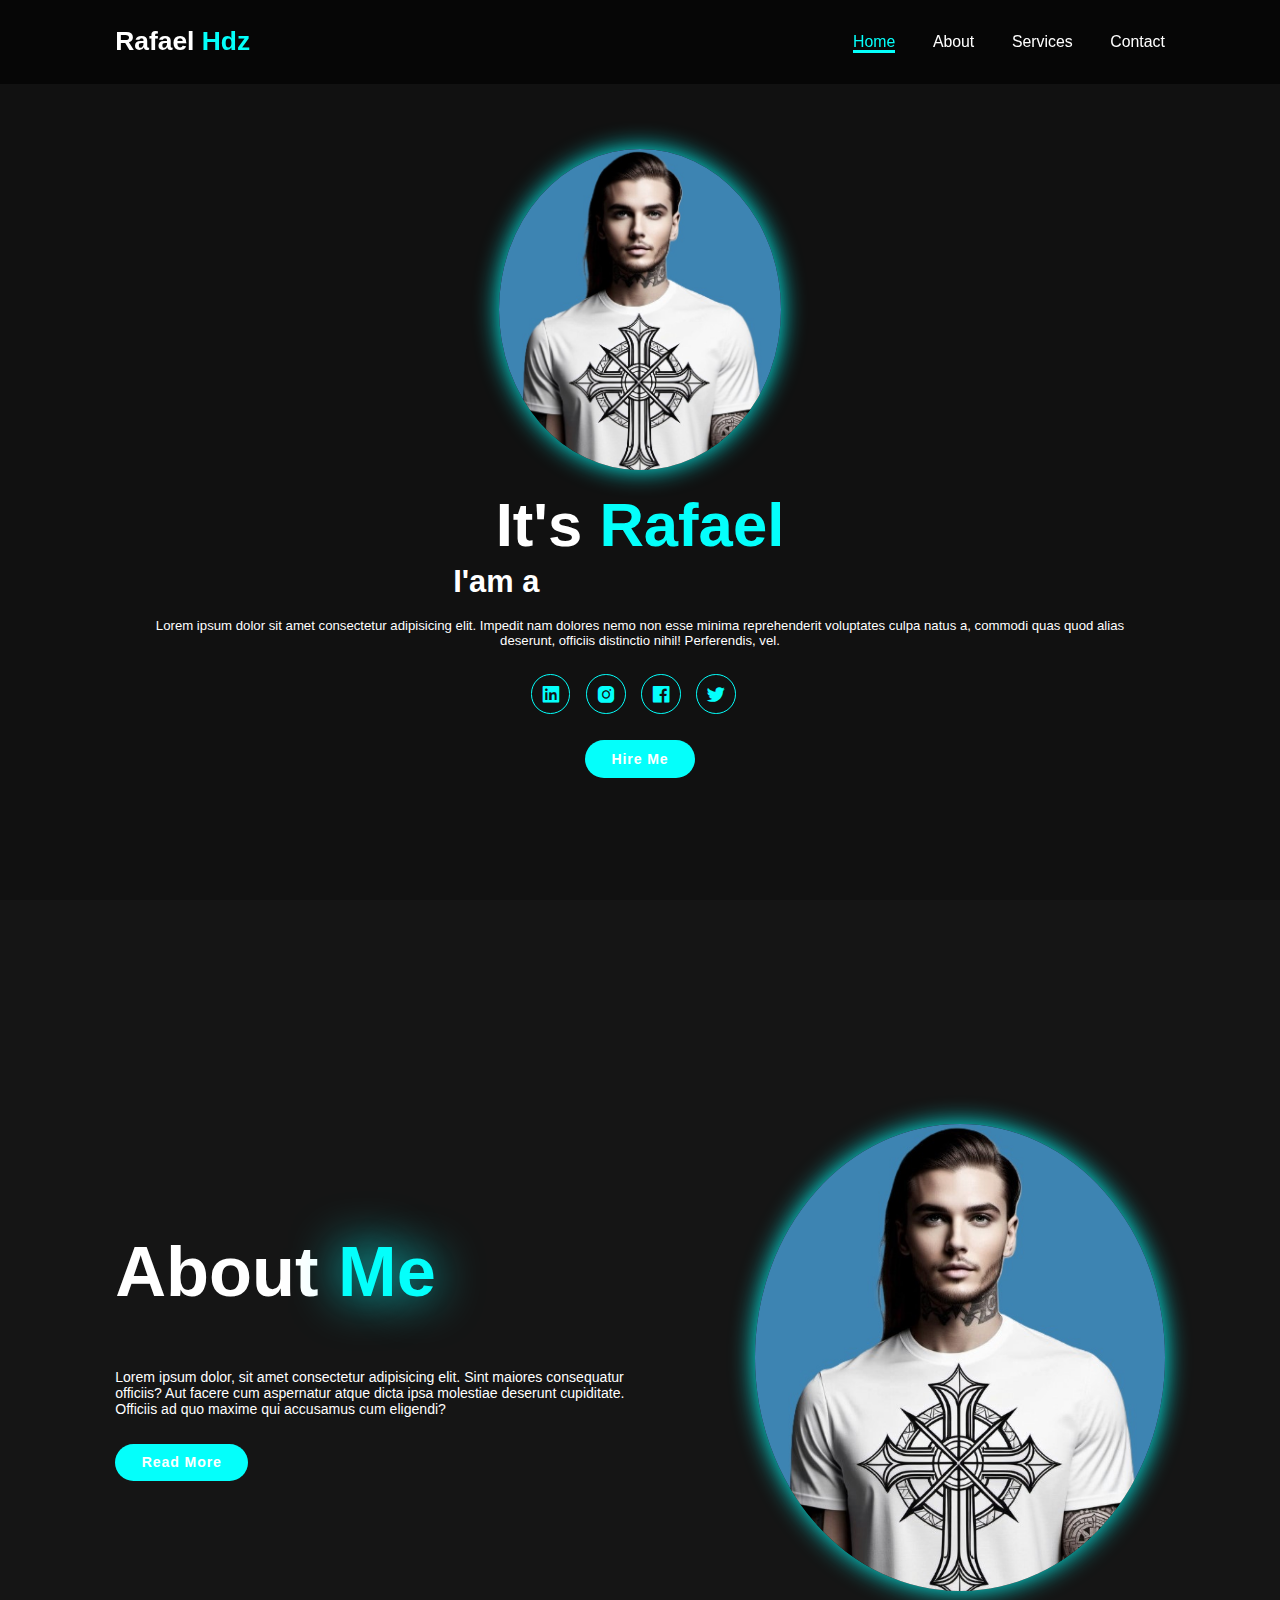
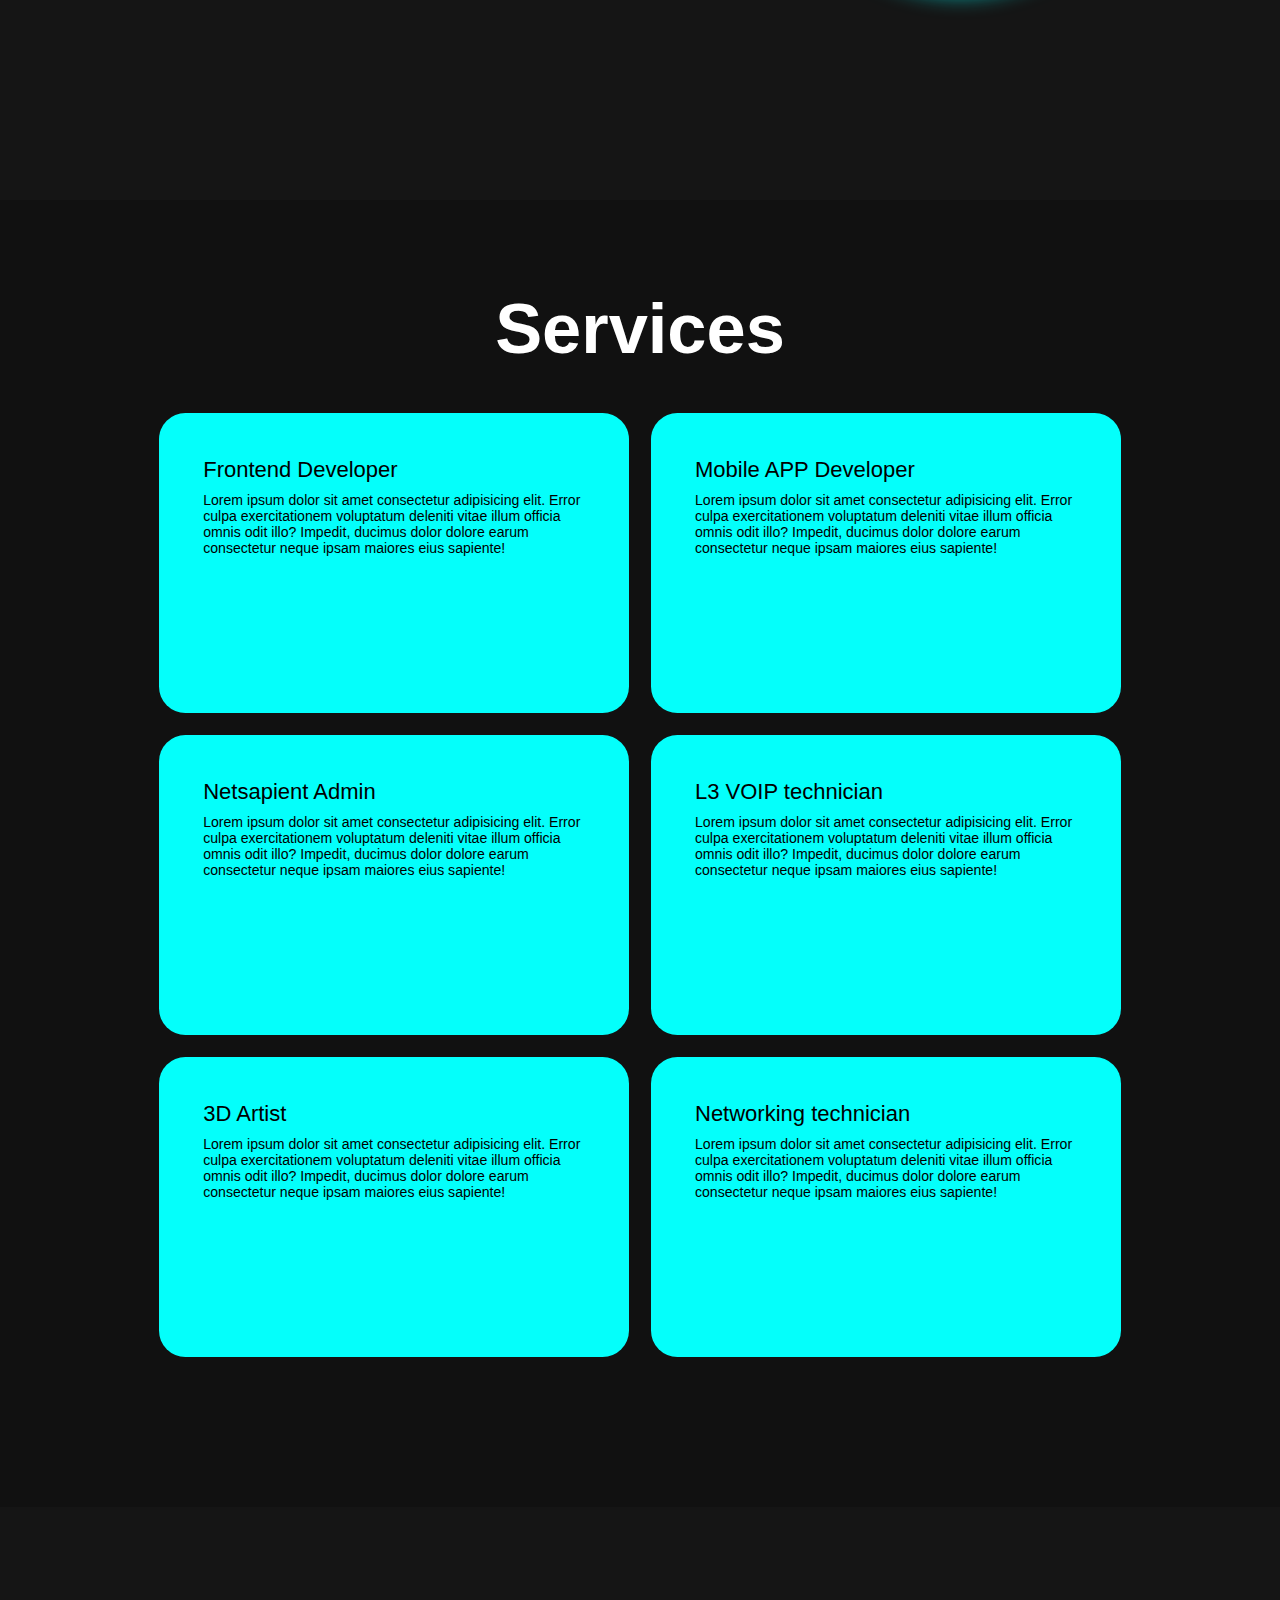
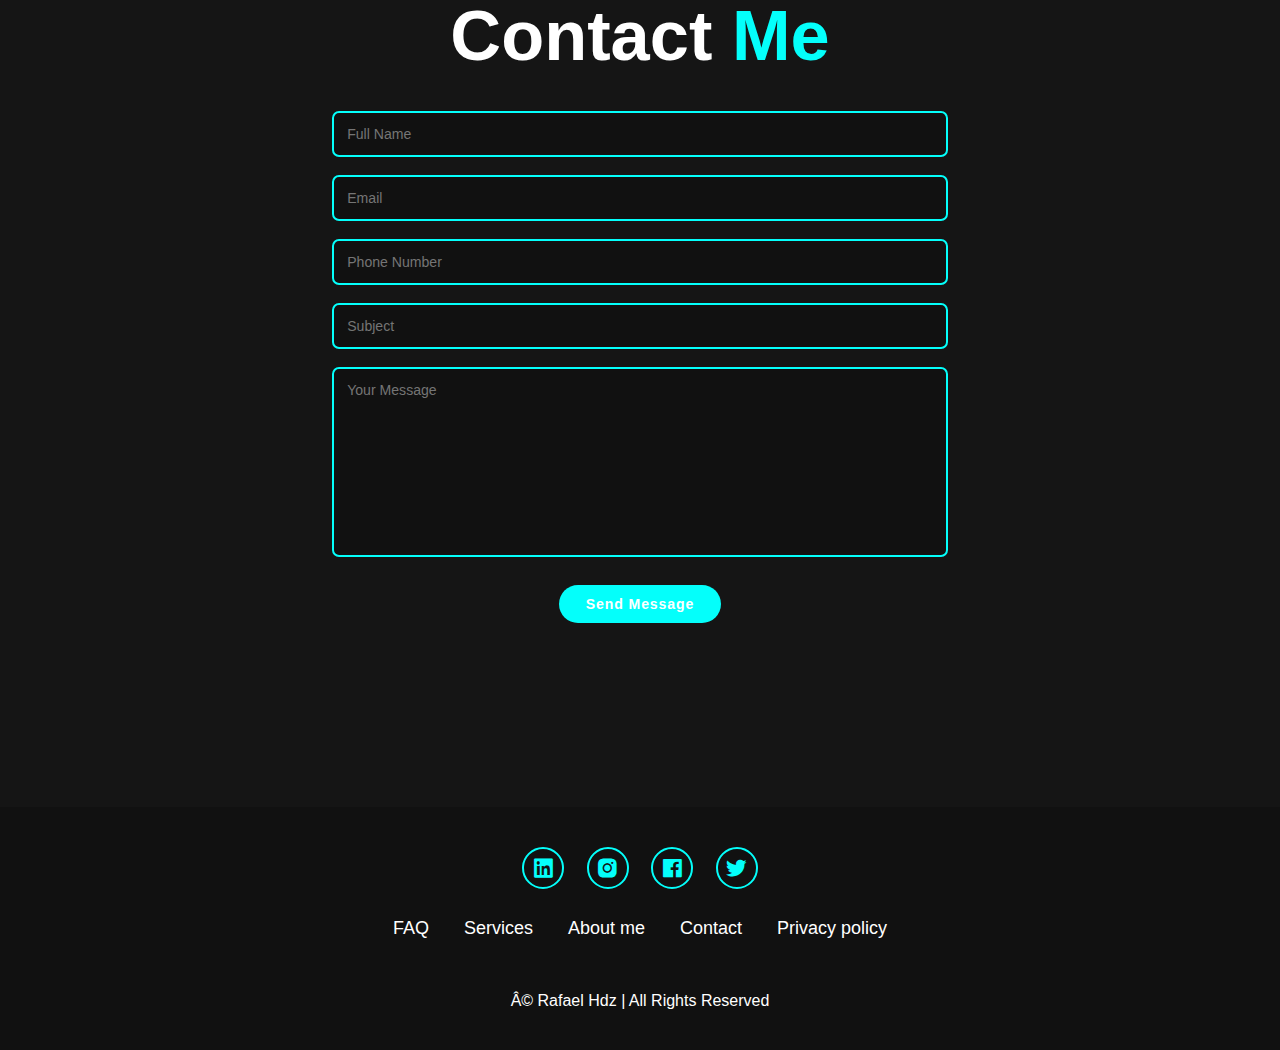
==== index.html @ 26d2dfc4 "Add files via upload" ====
<!DOCTYPE html>
<html lang="en">
  <head>
    <meta charset="UFT-8">
    <meta name="viewport" content="width=device-width, initial-scale=1.0">
    <title>
      Personal Portfolio
    </title>
    <link rel="stylesheet" href="style.css">
    <link href='https://unpkg.com/boxicons@2.1.4/css/boxicons.min.css' rel='stylesheet'>

  </head>
  <body>
    <header class="header">
      <a href="#home" class="logo">Rafael <span>Hdz</span></a>

      <i class='bx bx-menu' id="menu-icon"></i>

      <nav class="navbar">
        <a href="#home" class="active">Home</a>
        <a href="#about">About</a>
        <a href="#services">Services</a>
        <a href="#contact">Contact</a>
      </nav>
    </header>

    <section class="home" id="home">
      
      <div class="home-img">
        <img src="image.jpeg" alt="">
      </div>

      <div class="home-content">
        <h1>It's <span>Rafael</span></h1>
        <h3 class="text-animation">
          I'am a <span></span>
        </h3>

        <p>
          Lorem ipsum dolor sit amet consectetur adipisicing elit. Impedit nam dolores nemo non esse minima reprehenderit voluptates culpa natus a, commodi quas quod alias deserunt, officiis distinctio nihil! Perferendis, vel.
        </p>
        <div class="social-icons">
          <a href="#"><i class='bx bxl-linkedin-square' ></i></a>
          <a href="#"><i class='bx bxl-instagram-alt'></i></a>
          <a href="#"><i class='bx bxl-facebook-square'></i></a>
          <a href="#"><i class='bx bxl-twitter' ></i></a>
        </div>

        <a href="#" class="btn">Hire Me</a>
      </div>
    </section>



    <section class="about" id="about">
      <div class="about-content">
        <h2 class="heading">About <span>Me</span></h2>
        <h3 class="text-animation">
          <span></span>
        </h3>
        <p>Lorem ipsum dolor, sit amet consectetur adipisicing elit. Sint maiores consequatur officiis? Aut facere cum aspernatur atque dicta ipsa molestiae deserunt cupiditate. Officiis ad quo maxime qui accusamus cum eligendi?</p>
        <a href="#" class="btn">Read More</a>


      </div>
      <div class="about-img">
        <img src="image.jpeg" alt="">
      </div>
    </section>


    <section class="services" id="services">

      <h2 class="heading">Services</h2>

      <div class="services-container">
        
        <div class="service-box">
          <div class="service-info">
            
            <h4>Frontend Developer</h4>
            <p>Lorem ipsum dolor sit amet consectetur adipisicing elit. Error culpa exercitationem voluptatum deleniti vitae illum officia omnis odit illo? Impedit, ducimus dolor dolore earum consectetur neque ipsam maiores eius sapiente!</p>
            
          </div>
        </div>

        <div class="service-box">
          <div class="service-info">
            
            <h4>Mobile APP Developer</h4>
            <p>Lorem ipsum dolor sit amet consectetur adipisicing elit. Error culpa exercitationem voluptatum deleniti vitae illum officia omnis odit illo? Impedit, ducimus dolor dolore earum consectetur neque ipsam maiores eius sapiente!</p>
            
          </div>
        </div>

        <div class="service-box">
          <div class="service-info">
            
            <h4>Netsapient Admin</h4>
            <p>Lorem ipsum dolor sit amet consectetur adipisicing elit. Error culpa exercitationem voluptatum deleniti vitae illum officia omnis odit illo? Impedit, ducimus dolor dolore earum consectetur neque ipsam maiores eius sapiente!</p>
            
          </div>
        </div>

        <div class="service-box">
          <div class="service-info">
            
            <h4>L3 VOIP technician</h4>
            <p>Lorem ipsum dolor sit amet consectetur adipisicing elit. Error culpa exercitationem voluptatum deleniti vitae illum officia omnis odit illo? Impedit, ducimus dolor dolore earum consectetur neque ipsam maiores eius sapiente!</p>
            
          </div>
        </div>

        <div class="service-box">
          <div class="service-info">
            
            <h4>3D Artist</h4>
            <p>Lorem ipsum dolor sit amet consectetur adipisicing elit. Error culpa exercitationem voluptatum deleniti vitae illum officia omnis odit illo? Impedit, ducimus dolor dolore earum consectetur neque ipsam maiores eius sapiente!</p>
            
          </div>
        </div>

        <div class="service-box">
          <div class="service-info">
            
            <h4>Networking technician</h4>
            <p>Lorem ipsum dolor sit amet consectetur adipisicing elit. Error culpa exercitationem voluptatum deleniti vitae illum officia omnis odit illo? Impedit, ducimus dolor dolore earum consectetur neque ipsam maiores eius sapiente!</p>
            
          </div>
        </div>

      </div>

    </section>

    <section class="contact" id="contact">

      <h2 class="heading">Contact <span>Me</span> </h2>

      <form action="#">

        <div class="input-box">
          <input type="text" placeholder="Full Name">
          <input type="email" placeholder="Email">
        </div>

        <div class="input-box">
          <input type="number" placeholder="Phone Number">
          <input type="text" placeholder="Subject">
        </div>
        
        <textarea name="" id="" cols="30" rows="10" placeholder="Your Message"></textarea>
        <input type="submit" value="Send Message" class="btn">


      </form>

    </section>

    <footer class="footer">

      <div class="social">

        <a href="#"><i class='bx bxl-linkedin-square' ></i></a>
        <a href="#"><i class='bx bxl-instagram-alt'></i></a>
        <a href="#"><i class='bx bxl-facebook-square'></i></a>
        <a href="#"><i class='bx bxl-twitter' ></i></a>

      </div>

      <ul class="list">
        <li>
          <a href="#">FAQ</a>
        </li>

        <li>
          <a href="#">Services</a>
        </li>

        <li>
          <a href="#">About me</a>
        </li>

        <li>
          <a href="#">Contact</a>
        </li>

        <li>
          <a href="#">Privacy policy</a>
        </li>

      </ul>

      <p class="copyright"> © Rafael Hdz | All Rights Reserved</p>
    </footer>



    <script src="script.js"></script>


  </body>


</html>
---- style.css ----
* {
  margin: 0;
  padding: 0;
  box-sizing: border-box;
  text-decoration: none;
  border: none;
  outline: none;
  scroll-behavior: smooth;
  font-family: "Poppins", sans-serif;
}

:root {
  --bg-color: #111111;
  --second-bg-color: #151515;
  --text-color: white;
  --main-color: #04fffb;
  

}

html{
  font-size: 62.5%;
  overflow-x: hidden;

}
body{
  background: var(--bg-color);
  color: var(--text-color);
}
.header{
  position: fixed;
  top: 0;
  left: 0;
  width: 100%;
  padding: 3rem 9%;
  background: rgba(0, 0, 0, 0.6);
  backdrop-filter: blur(10px);
  display: flex;
  justify-content: space-between;
  align-items: center;
  z-index: 100;
}

.logo{
  font-size: 3rem;
  color: var(--text-color);
  font-weight: 800;
  cursor: pointer;
  transition: 0.3s ease-in-out;
}

.logo:hover{
  transform: scale(1.1);
}

.navbar a{
  font-size: 1.8rem;
  color: white;
  margin-left: 4rem;
  font-weight: 500;
  transition: 0.3s ease-in-out;
  border-bottom: 3px solid transparent;
}

.navbar a:hover,
.navbar a.active{
  color: var(--main-color);
  border-bottom: 3px solid var(--main-color);
}
#menu-icon{
  font-size: 3.6rem;
  color: var(--main-color);
  display: none;
}

section{
  min-height: 100vh;
  padding: 10rem 9% 10rem;
}

.home{
  display: flex;
  justify-content: center;
  align-items: center;
  flex-direction: column;
  gap: 1rem;

}

.home-content{
  display: flex;
  align-items: center;
  justify-content: center;
  flex-direction: column;
  text-align: center;
  margin-top: 3rem;
}

span{
  color: var(--main-color);
}

.logo span{
  color: var(--main-color);
}

.home-content h3{
  margin-bottom: 2rem;
  margin-top: 1rem;
  font-size: 3.5rem;
}

.home-content h1{
  font-size: 7rem;
  font-weight: 700;
  margin-top: 1.5rem;
  line-height: 1;
}

.home-img{
  border-radius: 50;
}
.home-img img{
  position: relative;
  top: 3rem;
  width: 22vw;
  border-radius: 50%;
  box-shadow: 0 0 25px var(--main-color);
  cursor: pointer;
  transition: 0.4s ease-in-out;
}
.home-img img:hover{
  box-shadow: 0 0 50px var(--main-color),
              0 0 100px var(--main-color)
}

.home-content p{
  font-size: 1.5rem;
  font-weight: 500;
  max-width: 1000px;
}
.social-icons a{
  display: inline-flex;
  justify-content: center;
  align-items: center;
  width: 4.5rem;
  height: 4.5rem;
  background: transparent;
  border: 0.2rem solid var(--main-color);
  font-size: 2.5rem;
  border-radius: 50%;
  color: var(--main-color);
  margin: 3rem 1.5rem 3rem 0;
  transition: 0.3s ease-in-out;

}

.social-icons a:hover{
  color: white;
  transform: scale(1.3)translateY(-5px);
  box-shadow: 0 0 25px var(--main-color);
  background-color: var(--main-color);
}

.btn{
  display:  inline-block;
  padding: 1rem 2.8rem;
  background: var(--main-color);
  border-radius: 4rem;
  font-size: 1.6rem;
  color: white;
  border: 2px solid transparent;
  letter-spacing: 0.1rem;
  font-weight: 600;
  transition: 0.3s ease-in-out;
  cursor: pointer;
}

.btn:hover{
  transform: scale(1.05);
  box-shadow: 0 0 25px var(--main-color);
}

.text-animation{
  font-size: 34px;
  font-weight: 600;
  min-width: 280px;
}

.text-animation span{
  position: relative;
}

.text-animation span::before{
  content: 'Frontend Develope';
  color: var(--main-color);
  animation: words 20s infinite;
}

.text-animation span::after{
  content: "";
  background-color: var(--bg-color);
  position: absolute;
  width: calc(100% + 8px);
  height: 100%;
  border-left: 3px solid var(--bg-color);
  right: -8px;
  animation: cursor 0.6s infinite, typing 20s steps(14) infinite;
}

@keyframes cursor {
  to{
    border-left: 2px solid var(--main-color);
  }
  
}
@keyframes words {
  0%,
  20%{
    content: 'Frontend Developer';
  }
  21%,
  40%{
    content: "Mobile APP Developer";
  }
  41%,
  60%{
    content: "Netsapient Admin";
  }
  61%,
  80%{
    content: "VOIP technician";
  }
  81%,
  100%{
    content: "3D Artist";
  }
}

@keyframes typing {
  10%,
  15%,
  30%,
  35%,
  50%,
  55%,
  70%,
  75%,
  90%,
  95%{
    width: 0;
  }
  5%,
  20%,
  25%,
  40%,
  45%,
  60%,
  65%,
  80%,
  85% {
    width: calc(100% + 8px);
  }
}

.about{
  display: flex;
  justify-content: center;
  align-items: center;
  gap: 10rem;
  background: var(--second-bg-color);
  color: white;
}

.about h2 span{
  color: var(--main-color);
  text-shadow: 0 0 50px var(--main-color);
}

.about-img{
  border-radius: 50%;
}
.about-img img{
  position: relative;
  width: 32vw;
  border-radius: 50%;
  box-shadow: 0 0 25px var(--main-color);
  top: 1rem;
  cursor: pointer;
  transition: 0.4s ease-in-out;
}

.about-img img:hover{
  box-shadow: 0 0 50px var(--main-color),
              0 0 100px var(--main-color);
}

.heading{
  text-align: center;
  font-size: 8rem;

}

.about-content h2{
  text-align: left;
  line-height: 1.5;
}
.about-content h3{
  font-size: 2.6rem;
}

.about-content p{
  font-size: 1.6rem;
  margin: 2rem 0 3rem;
}

.about-content .text-animation span::before{
  content: 'Web Developer';
  color: var(--main-color);
  animation: words 20s infinite;
}

.about-content .text-animation span::after{
  content: "";
  background-color: var(--second-bg-color);
  position: absolute;
  width: calc(100% + 8px);
  height: 100%;
  border-left: 3px solid var(--second-bg-color);
  right: -8px;
  animation: cursor 0.6s infinite, typing 20s steps(14) infinite;
}

::-webkit-scrollbar{
  width: 15px;
}

::-webkit-scrollbar-thumb{
  background-color: var(--main-color);
}

::-webkit-scrollbar-track{
  background-color: var(--bg-color);
  width: 50px;
}

.services{
  background: var(--bg-color);
  color: white;
}

.services h2{
  margin-bottom: 5rem;
  color: white;
}

.services-container{
  display: grid;
  grid-template-columns: repeat(3,1fr);
  align-items: center;
  gap: 2.5rem;
}

.service-box{
  background-color: var(--main-color);
  color: black;
  height: 300px;
  border-radius: 3rem;
  cursor: pointer;
  transition: 0.3s,ease-in-out;
}

.service-box:hover{
  background: white;
  color: var(--main-color);
  transform: scale(1.03);
}

.service-box .service-info{
  display: flex;
  flex-direction: column;
  text-align: left;
  max-height: 400px;
  justify-content: center;
  align-items: baseline;
  padding: 5em;
}

.service-info h4{
  font-size: 2.5rem;
  font-weight: 500;
  margin-bottom: 1rem;
}

.service-info p{
  font-size: 1.6rem;
  font-weight: 400;
  max-height: 100px;
  margin: auto;
}

.contact{
  background-color: var(--second-bg-color);
}

.contact h2{
  margin-bottom: 3rem;
  color: white;
}
.contact form{
  max-width: 70rem;
  margin: 1rem auto;
  text-align: center;
  margin-bottom: 3rem;
}

.contact form .input-box{
  display: flex;
  justify-content: center;
  flex-wrap: wrap;
}

.contact form .input-box input,
.contact form textarea{
  width: 100%;
  padding: 1.5rem;
  font-size: 1.6rem;
  color: var(--text-color);
  background: var(--bg-color);
  border-radius:  0.8rem;
  border: 2px solid var(--main-color);
  margin: 1rem 0;
  resize: none;
}

.contact form .btn{
  margin-top: 2rem;
}


.footer{
  position: relative;
  bottom: 0;
  width: 100%;
  padding: 40px 0;
  background-color: var(--bg-color);
}
.footer .social{
  text-align: center;
  padding-bottom: 25px;
  color: var(--main-color);
}

.footer .social a{
  font-size: 25px;
  color: var(--main-color);
  border: 2px solid var(--main-color);
  width: 42px;
  height: 42px;
  line-height: 42px;
  display: inline-block;
  text-align: center;
  border-radius: 50%;
  margin: 0 10px;
  transition: 0.3s ease-in-out;

}

.footer .social a:hover{
  transform: scale(1.2)translateY(-10px);
  background-color: var(--main-color);
  color: var(--text-color);
  box-shadow: 0 0 25px var(--main-color);

}

.footer ul{
  margin-top: 0;
  padding: 0;
  font-size: 18px;
  line-height: 1.6;
  margin-bottom: 0;
  text-align: center;
}

.footer ul li a{
  color: white;
  border-bottom:  3px solid transparent;
  transition:  0.3s ease-in-out;
}

.footer ul li a:hover{
  color: var(--main-color);
  border-bottom: 3px solid var(--main-color);
}

.footer ul li{
  display: inline-block;
  padding: 0 15px;

}

.footer .copyright{
  margin-top: 50px;
  text-align: center;
  font-size: 16px;
  color: white;
}

@media(max-width:1285px){
  html{
    font-size: 55%;
  }

  .services-container{
    padding-bottom: 7rem;
    grid-template-columns: repeat(2,1fr);
    margin: 0 5rem;
  }
  
}

@media(max-width:991px){
  header{
    padding: 2rem 3%;
  }
  section{
    padding: 10rem 3% 2rem;
  }
  .services{
    padding-bottom: 7rem;
  }
  .footer{
    padding: 2rem 3%;
  }
}

@media(max-width:895px){
  #menu-icon{
    display: block;
  }
  .navbar{
    position: absolute;
    top: 100%;
    right: 0;
    width: 50%;
    padding: 1rem 3%;
    background: rgba(0, 0, 0, 0.9);
    backdrop-filter: blur(20px);
    border-bottom-left-radius: 2rem;
    border-left: 2px solid var(--main-color);
    border-bottom: 2px solid var(--main-color);
    display: none;
  }

  .navbar.active{
    display: block;
    
  }
  .navbar a{
    display: block;
    font-size:  2rem;
    margin:  3rem 0;
    color: white;
  } 
  .home{
    flex-direction: column;
    margin: 5rem 4rem;
  }
  .home-content h3{
    font-size: 2.6rem;
  }

  .home-content h1{
    font-size: 8rem;
    margin-top: 3rem;
  }

  .home-content p{
    max-width: 600px;
    margin: 0 auto;

  }

  .home-img img{
    width: 56vw;
    margin-top: -2rem;
  }

  .about{
    flex-direction: column-reverse;
  }

  .about-content{
    margin: 0 2rem 4rem;
  }

  .about img{
    width: 52vw;
    margin-top: 1rem;
    margin-bottom: 3rem;
  }

  .services h2{
    margin-bottom: 3rem;
  }

  .services-container{
    grid-template-columns: repeat(1,1fr);
  }







}
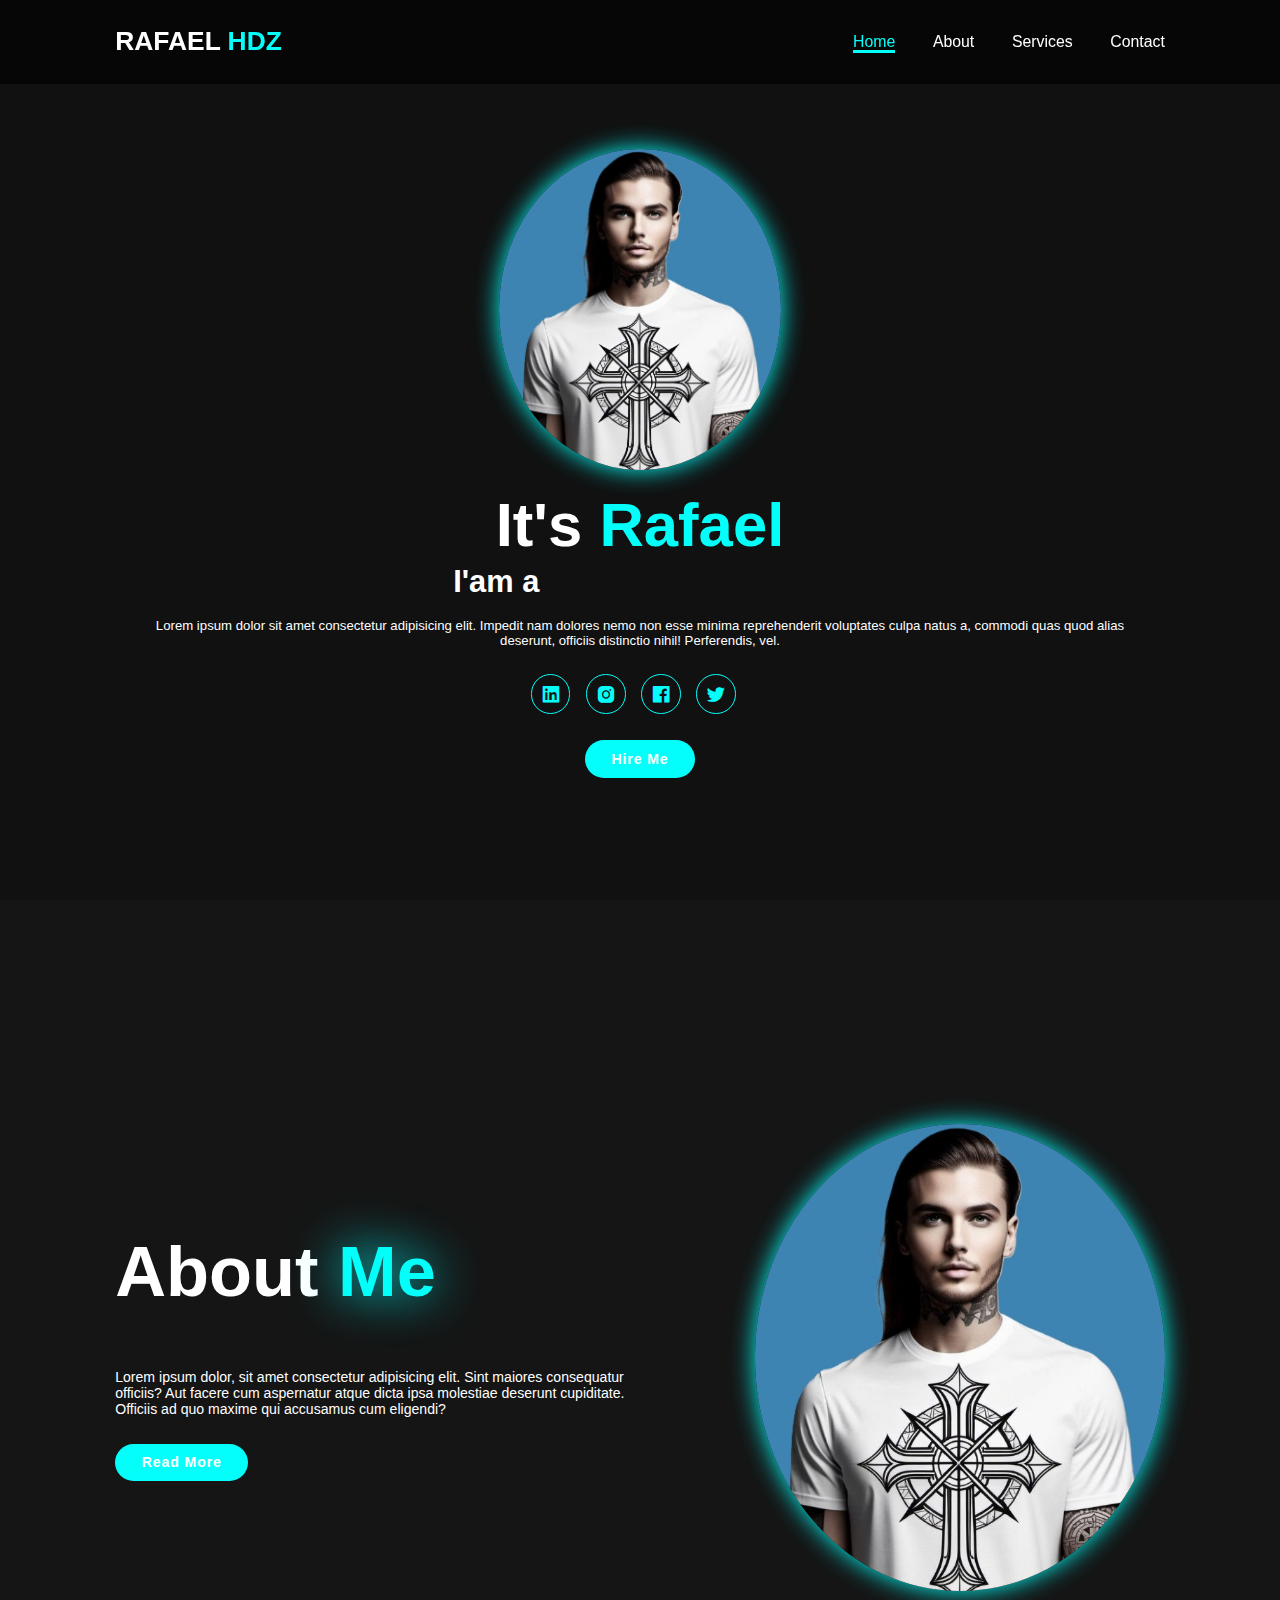
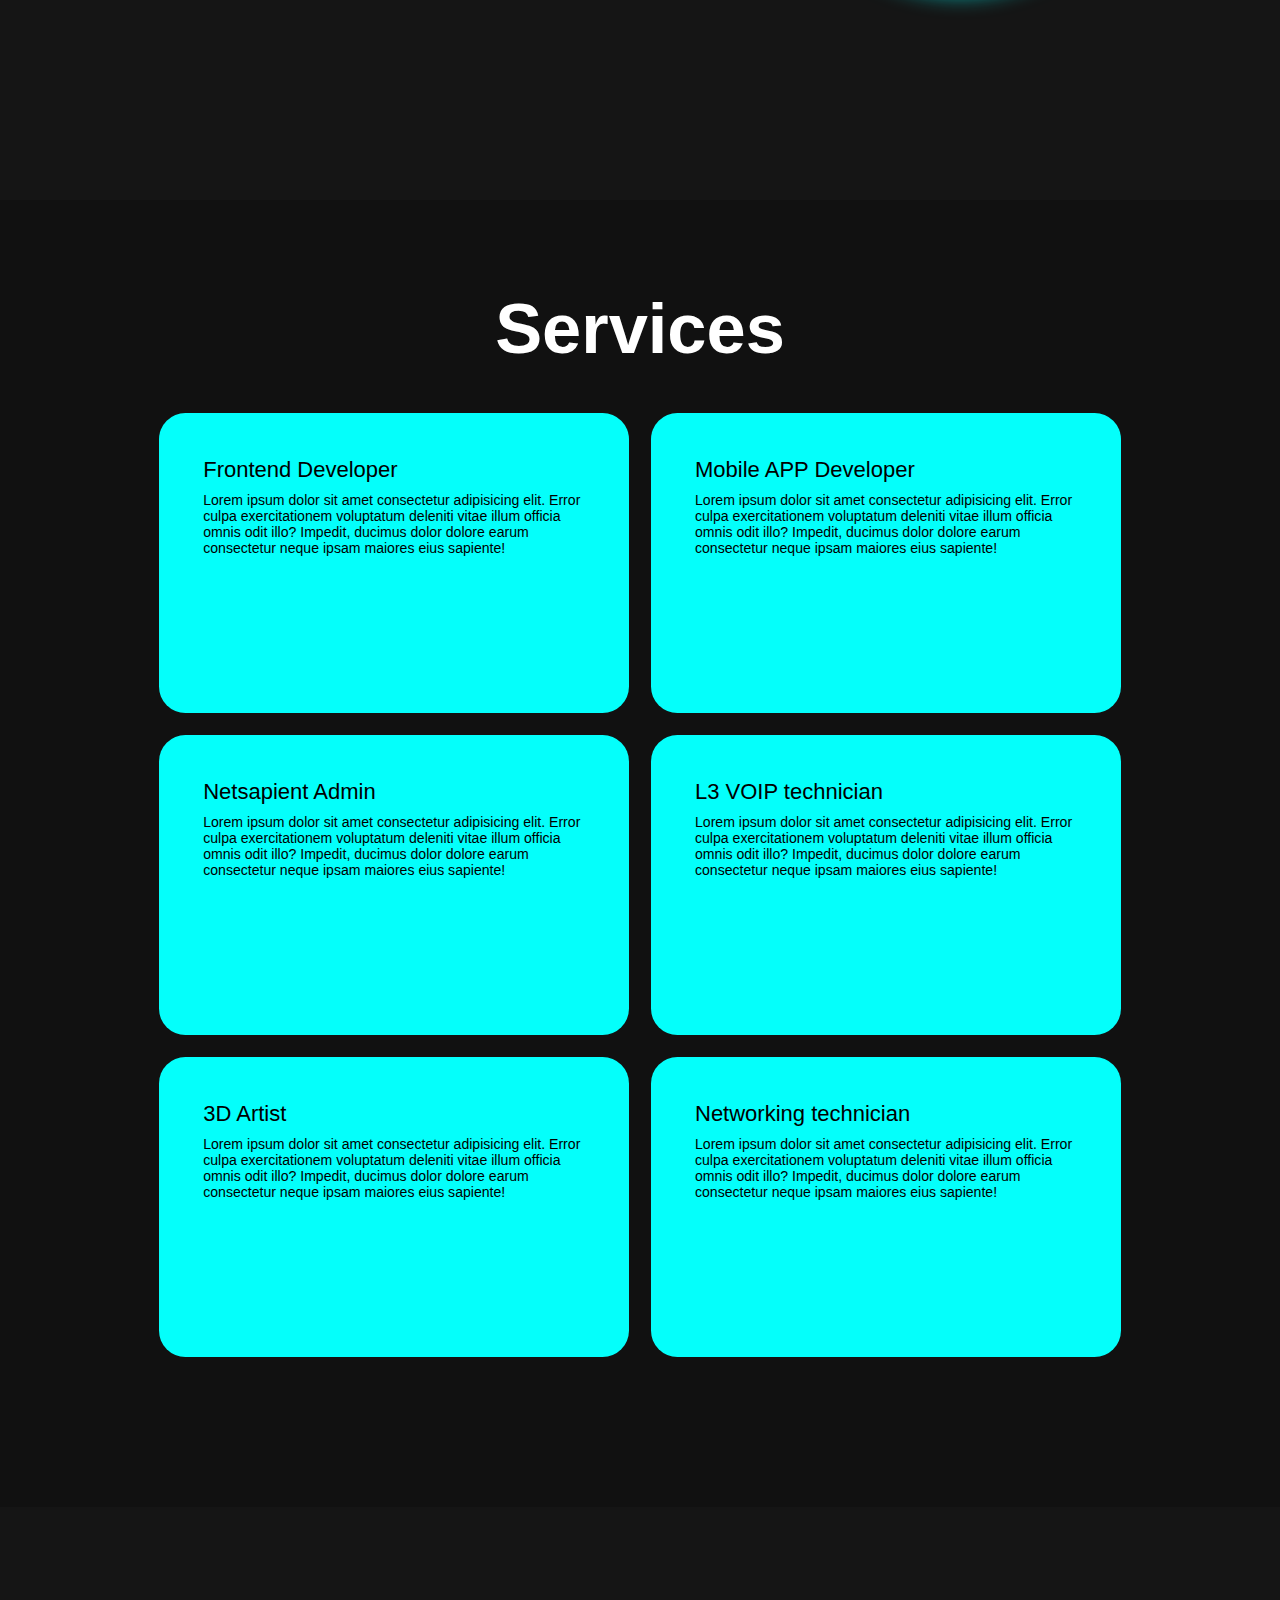
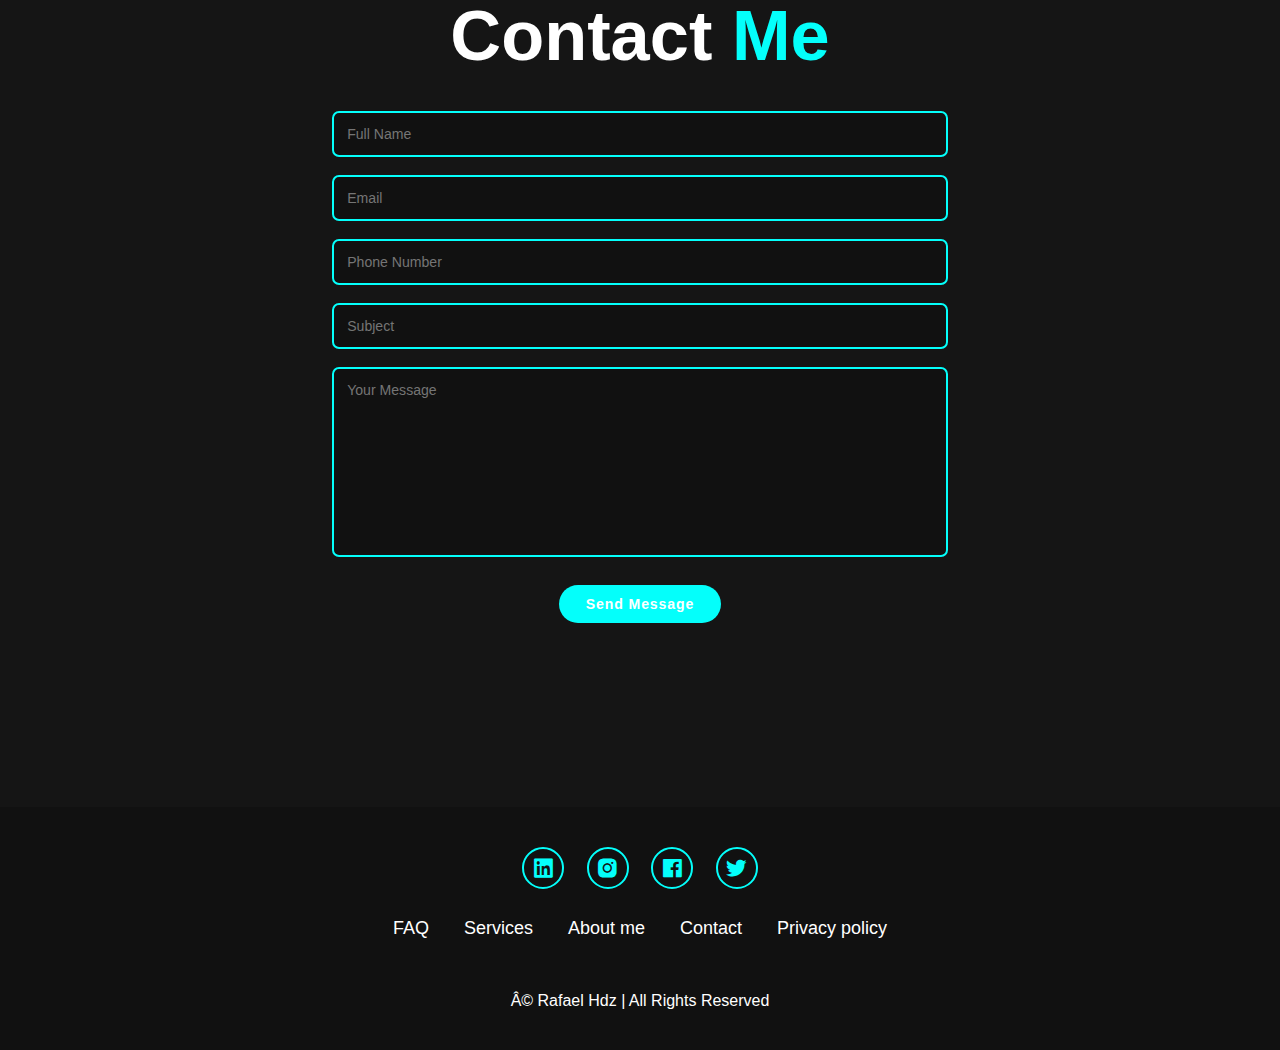
==== commit dad030a3: "Update index.html" ====
--- a/index.html
+++ b/index.html
@@ -12,7 +12,7 @@
   </head>
   <body>
     <header class="header">
-      <a href="#home" class="logo">Rafael <span>Hdz</span></a>
+      <a href="#home" class="logo">RAFAEL <span>HDZ</span></a>
 
       <i class='bx bx-menu' id="menu-icon"></i>
 
@@ -202,4 +202,4 @@
   </body>
 
 
-</html>+</html>
